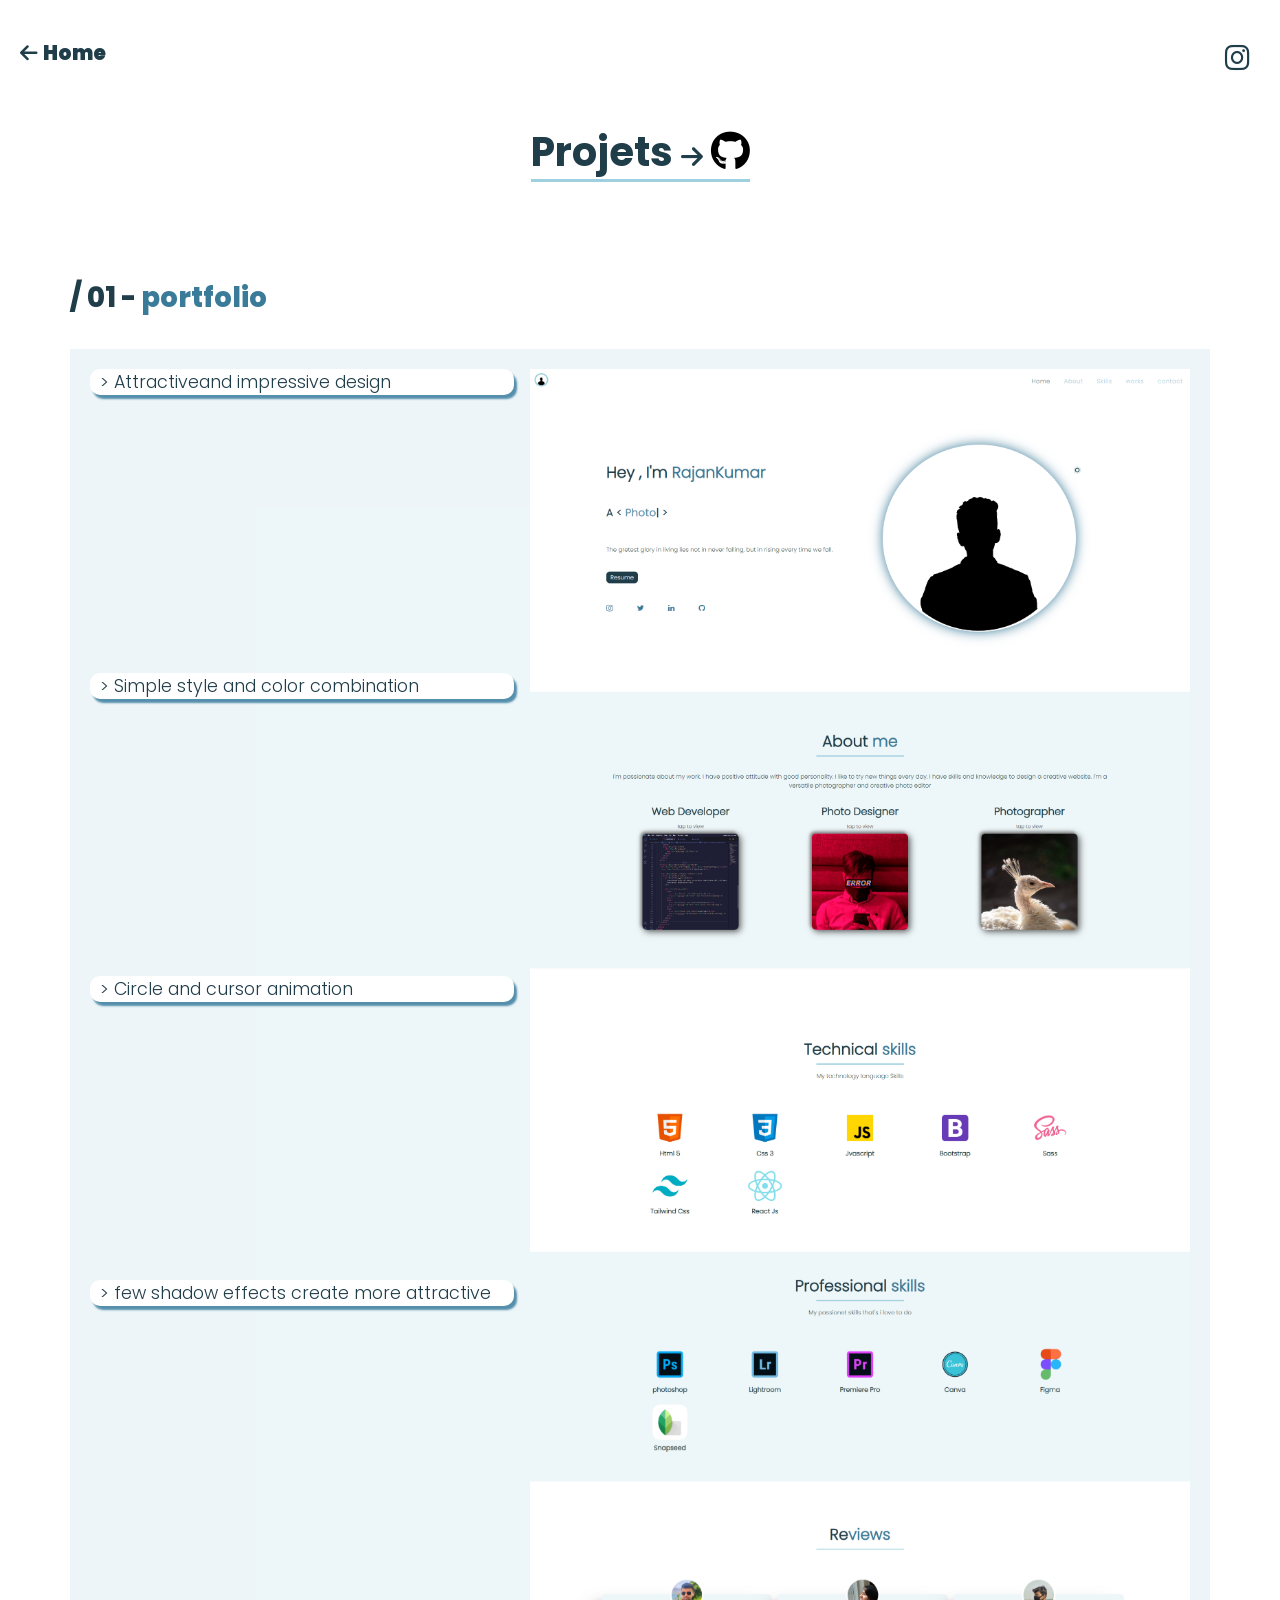
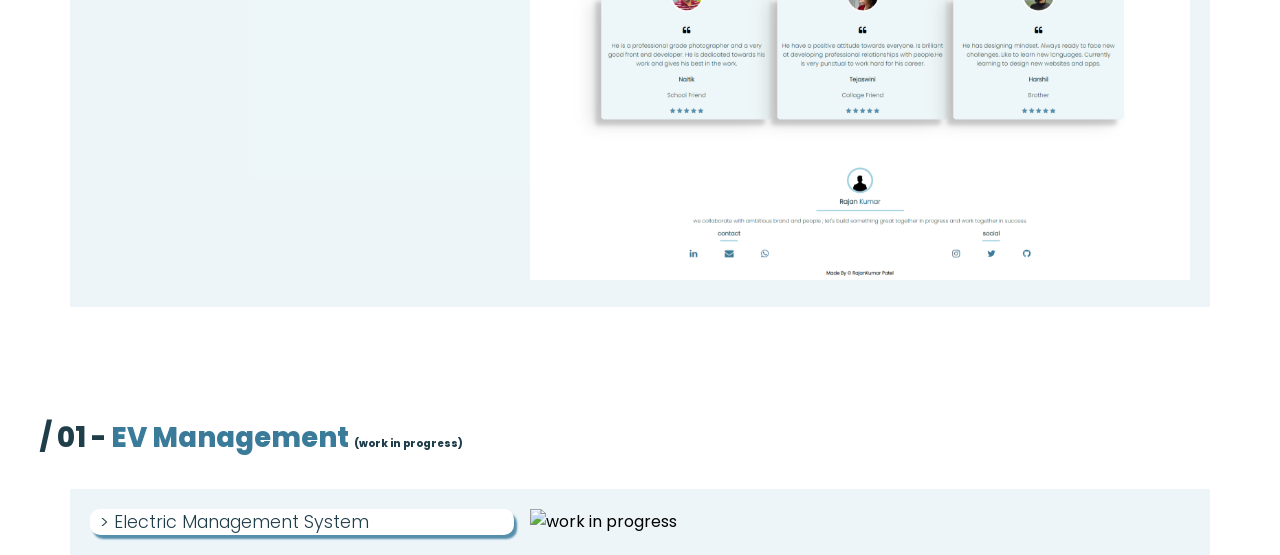
==== IN3.html @ 2d1f7bc2 "new site" ====
<!DOCTYPE html>
<html lang="en">

<head>
  <meta charset="UTF-8" />
  <meta http-equiv="X-UA-Compatible" content="IE=edge" />
  <meta name="viewport" content="width=device-width, initial-scale=1.0" />
  <link rel="stylesheet" href="wokin3.css" />
  <link rel="stylesheet" href="https://cdnjs.cloudflare.com/ajax/libs/font-awesome/6.1.1/css/all.min.css"
    integrity="sha512-KfkfwYDsLkIlwQp6LFnl8zNdLGxu9YAA1QvwINks4PhcElQSvqcyVLLD9aMhXd13uQjoXtEKNosOWaZqXgel0g=="
    crossorigin="anonymous" referrerpolicy="no-referrer" />
    <link rel="stylesheet" href="https://unpkg.com/aos@next/dist/aos.css" />
  <title>Work</title>
</head>

<body>
  <div class="nav">
    <a class="backhome" href="index.html"><i class="fa-solid fa-arrow-left">
        <span style="font-family: poppins">Home</span></i></a>
    <a class="iconnav" href="https://www.instagram.com/front.enderrr/"><i class="fab fa-instagram"></i></a>
  </div>

  <div class="header">
    <div class="row">
      <div class="section-title text-center">
        <h1>Projets <i style="font-size:25px;" class="fa-solid fa-arrow-right"></i> <a
            href="https://github.com/RajanKumarrr"><i class="fab fa-github "></i></a> </h1>
      </div>
    </div>

    <div class="project-title">
      <div class="projectnum" duration="5000"> / 01 - <span class="hightlight"> portfolio</span></div>

    </div>
    <div class="project_section project-1 container">
      <div class="project-subtitle" data-aos="fade-left">
        <div class="project-wrapper" >
          <h2 > >  Attractiveand impressive design
          </h2>
        </div>
        <div class="project-wrapper">
          <h2> > Simple style and color combination </h2>
        </div>
        <div class="project-wrapper">
          <h2> > Circle and cursor animation</h2>
        </div>
        <div class="project-wrapper">
          <h2> > few shadow effects create more attractive</h2>
        </div>
       
      </div>
      <div class="project-sideimg">


        <img src="images/screencapture-127-0-0-1-5502-index-html-2022-09-03-01_24_21.png" alt="">

      </div>



    </div>

  </div>

  <div style="margin-top: 100px;" class="project-title">
    <div class="projectnum" duration="5000"> / 01 - <span class="hightlight">EV Management</span>  <span style="font-size: 10px;">(work in progress)</span></div>
  </div>
  <div class="project_section project-1 container">
    <div class="project-subtitle">
      <div class="project-wrapper">
        <h2> >  Electric Management System 
        </h2>
      </div>
      <!-- <div class="project-wrapper">
        <h2> > Simple style and color combination </h2>
      </div>
      <div class="project-wrapper">
        <h2> > Circle and cursor animation</h2>
      </div>
      <div class="project-wrapper">
        <h2> > few shadow effects create more attractive</h2>
      </div> -->
     
    </div>
    <div class="project-sideimg">


      <img src="#" alt="work in progress">

    </div>



  </div>

</div>

 



  </div>
</body>
<script src="https://unpkg.com/aos@next/dist/aos.js"></script>
<script>
  AOS.init({
    duration:"1000",
  });
</script>

</html>
---- wokin3.css ----
@import url("https://fonts.googleapis.com/css2?family=Poppins:wght@300&display=swap");
body {
  margin: 0;
  font-family: "poppins", sans-serif;
}
html {
  scroll-behavior: smooth;
}
h1 {
  font-size: 2.5rem;
  color: var(--h5);
  border-bottom-style: solid var(--h5);
}
h2 {
  font-size: 1.5rem;

  color: var(--h6);
}
.row {
  display: flex;
  justify-content: center;
}
.col {
  display: flex;
  justify-content: center;
}
:root {
  --h1: #3a7b99;
  --h2: #558fac;
  --h3: #9fd0e0;
  --H4: #ffffff;
  --h5: #203d4a;
  --h7: rgba(217, 235, 241, 0.473);
  --h6: black;
}
* {
  box-sizing: border-box;
  margin: 0;
}
.container {
  max-width: 1140px;
  margin: auto;
}

.hightlight {
  color: var(--h1);
}

.section-title {
  flex: 0 0 100%;
  max-width: 100%;
  margin: 80px 10px;
}
.section-title .fa-github {
  color: var(--h6);
}
.section-title h1 {
  display: inline-block;
  font-size: 2.5rem;
  font-weight: 700;
  margin: 0 0 5px;
  position: relative;
}
.section-title h1:before {
  content: "";
  left: 0;
  position: absolute;
  height: 3px;
  right: 0%;
  background-color: var(--h3);
  bottom: 0px;
}
.text-center {
  text-align: center !important;
}
.text-right {
  text-align: right !important;
}
.backhome {
  position: relative;
  top: 38px;
  font-size: 20px;
  left: 20px;
  color: var(--h5);
}
.nav {
  display: flex;
  justify-content: space-between;
}
.iconnav {
  position: relative;
  top: 38px;
  right: 30px;
  font-size: 28px;
  color: var(--h5);
}

* .header {
  padding: 0px 30px;
}

/* in3 edit  */
.section-titlee {
  flex: 0 0 100%;
  max-width: 100%;
  margin: 70px 0px;
}
.project-title {
  display: flex;
text-align: left;
  
  width: 100%;
  font-weight: 800;
  font-size: 1.7rem;
  color: var(--h5);
  margin-bottom: 20px;
  padding: 10px 40px;
}
.project-title .projectname {
  color: var(--h1);
  padding-left: 10px;
}

.project_section {
  display: flex;
  justify-content: space-between;
  width: 100%;

  background-color: var(--h7);
  padding: 20px;
  justify-content: space-around;
}

.project-subtitle {
  width: 40%; 
  position: relative;
  padding-right: 1rem;
  justify-content: center;
}
.project-wrapper {
  position: sticky;
  height: 20%;

  top: 5%;
}

.project-wrapper h2 {
  color: var(--h5);
  padding-left: 10px;
  font-weight: 300;
  font-size: 1.1rem;
  border-radius: 10px;

  background-color:var(--H4);
 box-shadow: 3px 4px 2px 0px var(--h2);
  background: blur(20px);
}



.project-sideimg {
  width: 60%;
  height: 100%;
  z-index: 11;
  opacity: 1;
}
.project-sideimg img {
  width: 100%;
  height: 100%;
}
@media screen and (max-width:1000px){


    .project-wrapper h2 {

        font-size: 0.9rem;
    } 
}
@media screen and (max-width:840px){


    .project-wrapper h2 {

        font-size: 0.8rem;
    } 
    .project-title {
        font-size: 1.5rem;
        padding-left: 1px;
    }
}
@media screen and (max-width:744px){


    .project-wrapper h2 {

        font-size: 0.7rem;
    } 
    .project-title {
        font-size: 1.5rem;
        padding-left: 1px;
    }
}
@media screen and (max-width:680px){
.section-title h1{
    font-size: 1.7rem;
}

    .project-wrapper h2 {

        font-size: 0.6rem;
    } 
    .project-title {
        font-size: 1.4rem;
        padding-left: 1px;
    }
}
@media screen and (max-width:614px){


    .project-wrapper h2 {

        font-size: 0.5rem;
    } 
    .project-title {
        font-size: 1.3rem;
        padding-left: 1px;
    }

}
@media screen and (max-width:420px){

.section-title h1{
    font-size: 1.5rem;
}
    .project-wrapper h2 {

        font-size: 0.4rem;
    }   .project-title {
        font-size: 1.2rem;
        padding-left: 1px;
    }
}
@media screen and (max-width:375px){

    .project_section{
        padding: 8px;
    }

    .project-wrapper h2 {

        font-size: 0.4rem;
    } 
}
@media screen and (max-width:300px){


    .project-wrapper h2 {

        font-size: 0.2rem;
    } 
}
@media screen and (max-width:px){


    .project-wrapper h2 {

        font-size: 0.5rem;
    } 
}
@media screen and (max-width:px){


    .project-wrapper h2 {

        font-size: 0.4rem;
    } 
}
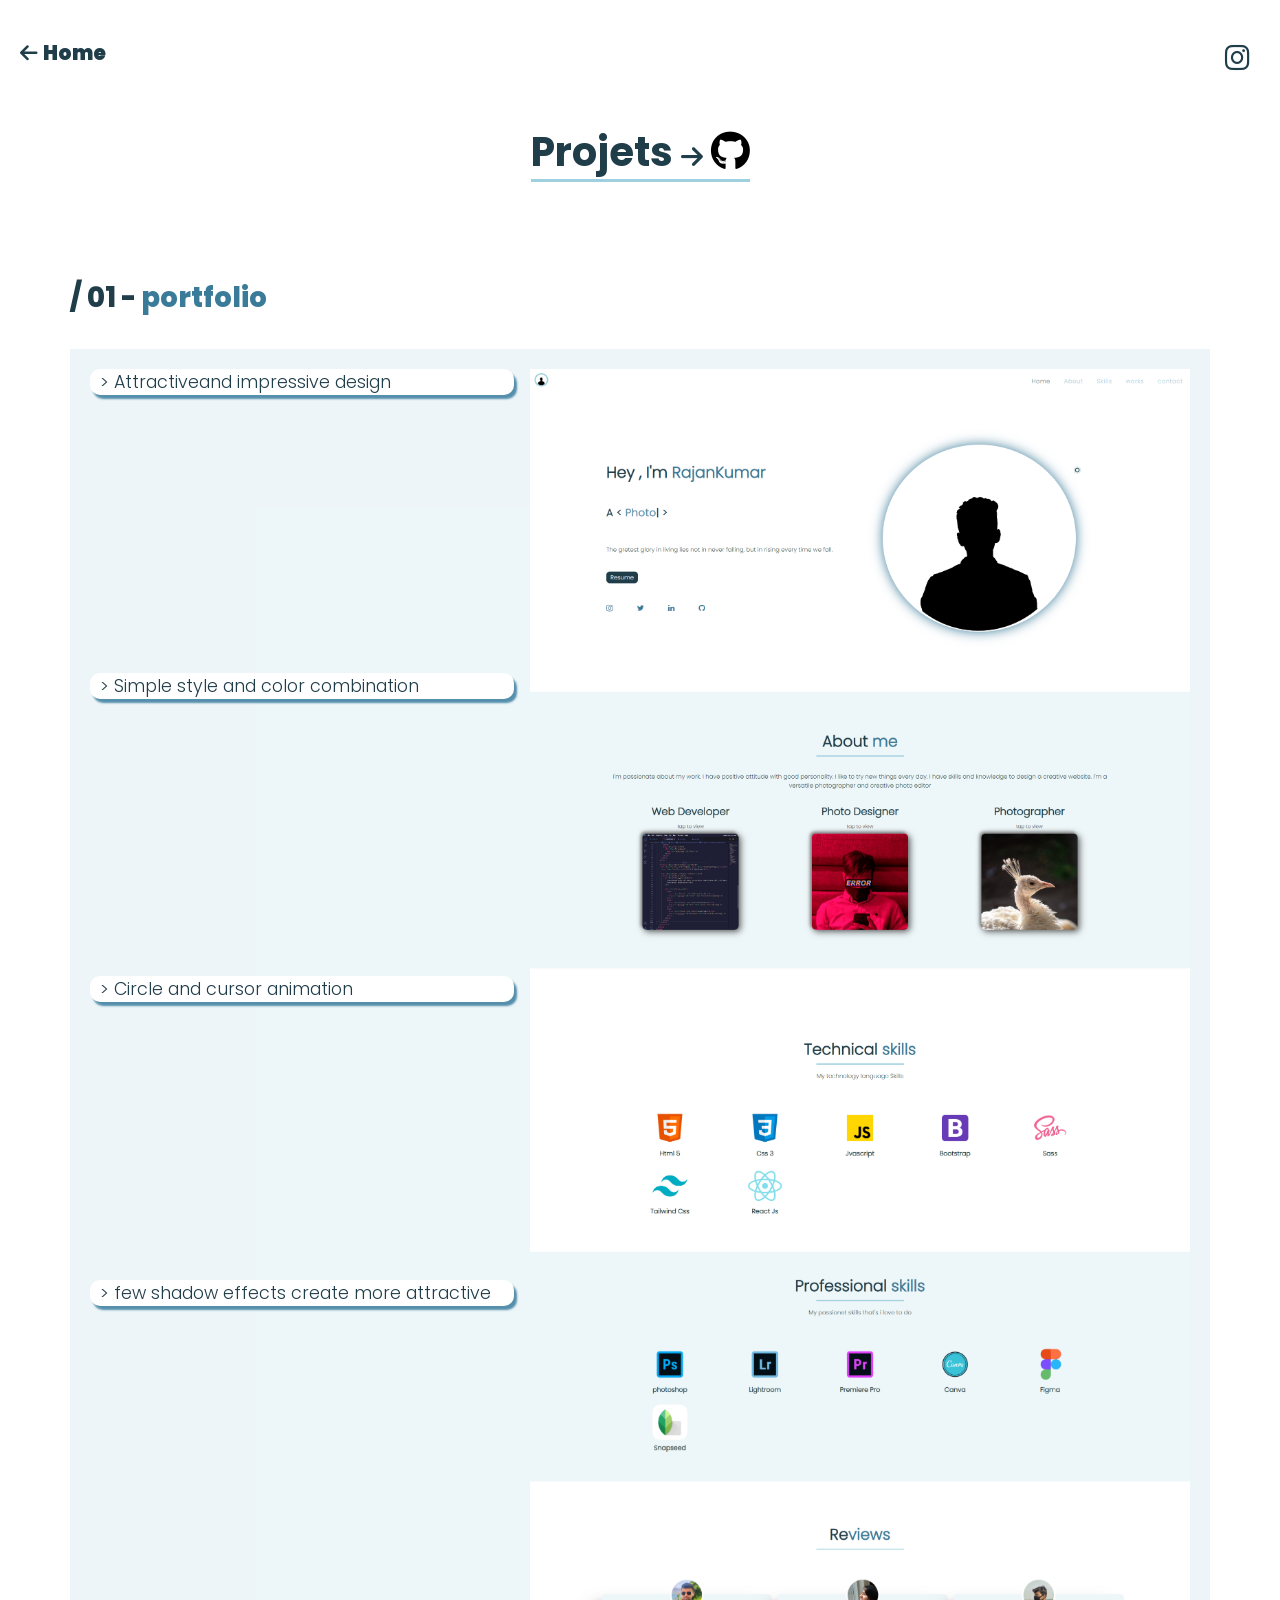
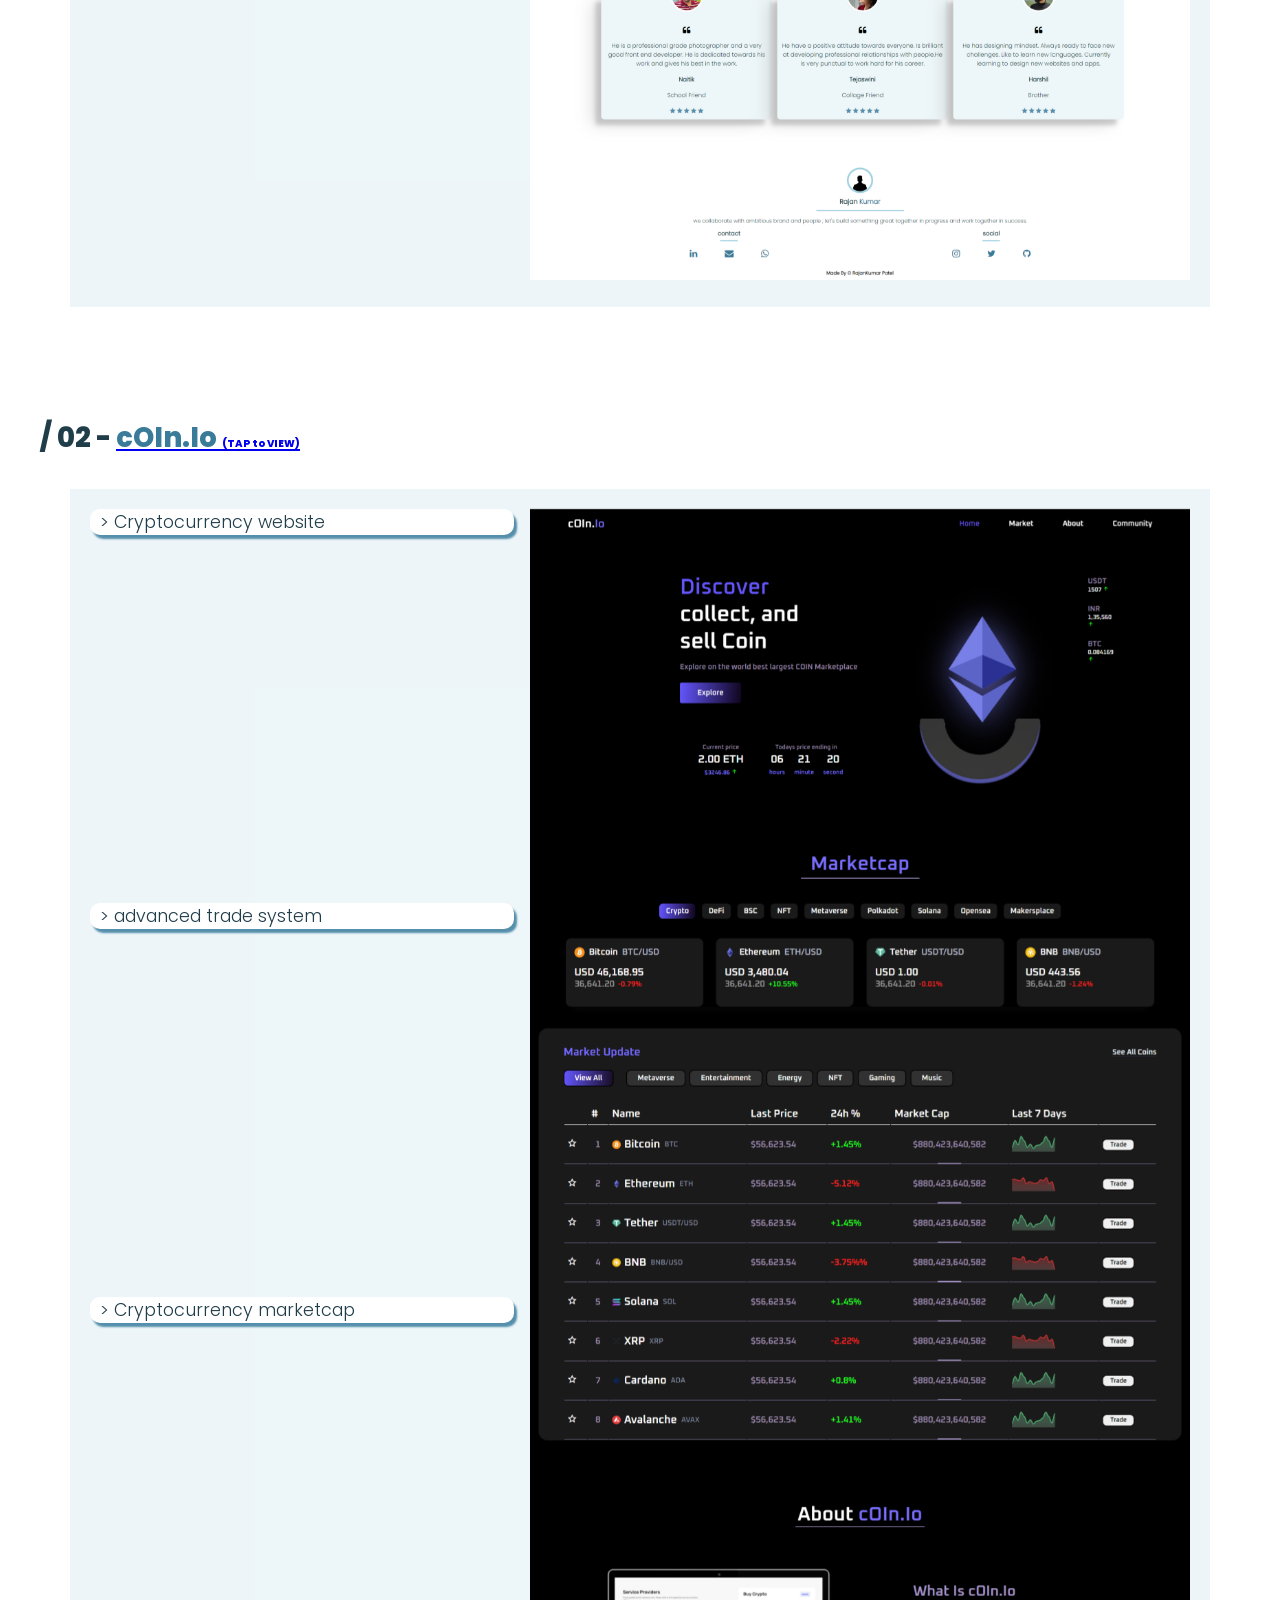
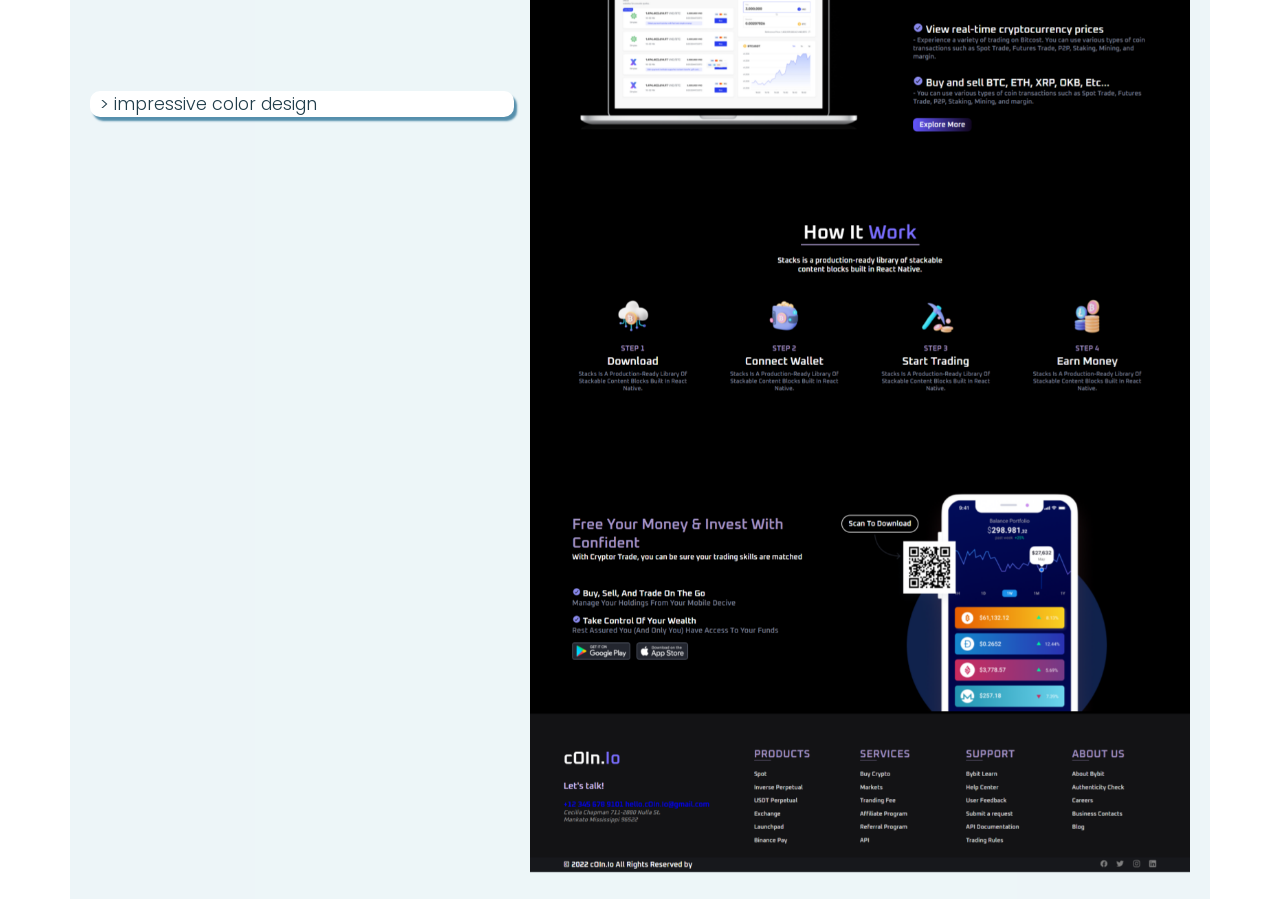
==== commit 9f7b207f: "SECOUND CHANGES IN SITE PAGE" ====
--- a/IN3.html
+++ b/IN3.html
@@ -63,32 +63,31 @@
   </div>
 
   <div style="margin-top: 100px;" class="project-title">
-    <div class="projectnum" duration="5000"> / 01 - <span class="hightlight">EV Management</span>  <span style="font-size: 10px;">(work in progress)</span></div>
+    <div class="projectnum" duration="5000">  / 02 - <a href="#"><span class="hightlight" >cOIn.Io </span> <span style="font-size:10px";> (TAP to VIEW)</span> </a></div>
   </div>
   <div class="project_section project-1 container">
     <div class="project-subtitle">
       <div class="project-wrapper">
-        <h2> >  Electric Management System 
+        <h2> > Cryptocurrency website
         </h2>
       </div>
-      <!-- <div class="project-wrapper">
-        <h2> > Simple style and color combination </h2>
+      <div class="project-wrapper">
+        <h2> > advanced trade system  </h2>
       </div>
       <div class="project-wrapper">
-        <h2> > Circle and cursor animation</h2>
+        <h2> > Cryptocurrency marketcap</h2>
       </div>
       <div class="project-wrapper">
-        <h2> > few shadow effects create more attractive</h2>
-      </div> -->
+        <h2> >  impressive color design </h2>
+      </div>
      
     </div>
     <div class="project-sideimg">
 
 
-      <img src="#" alt="work in progress">
+      <img src="images/nft.png" alt="work in progress">
 
     </div>
-
 
 
   </div>
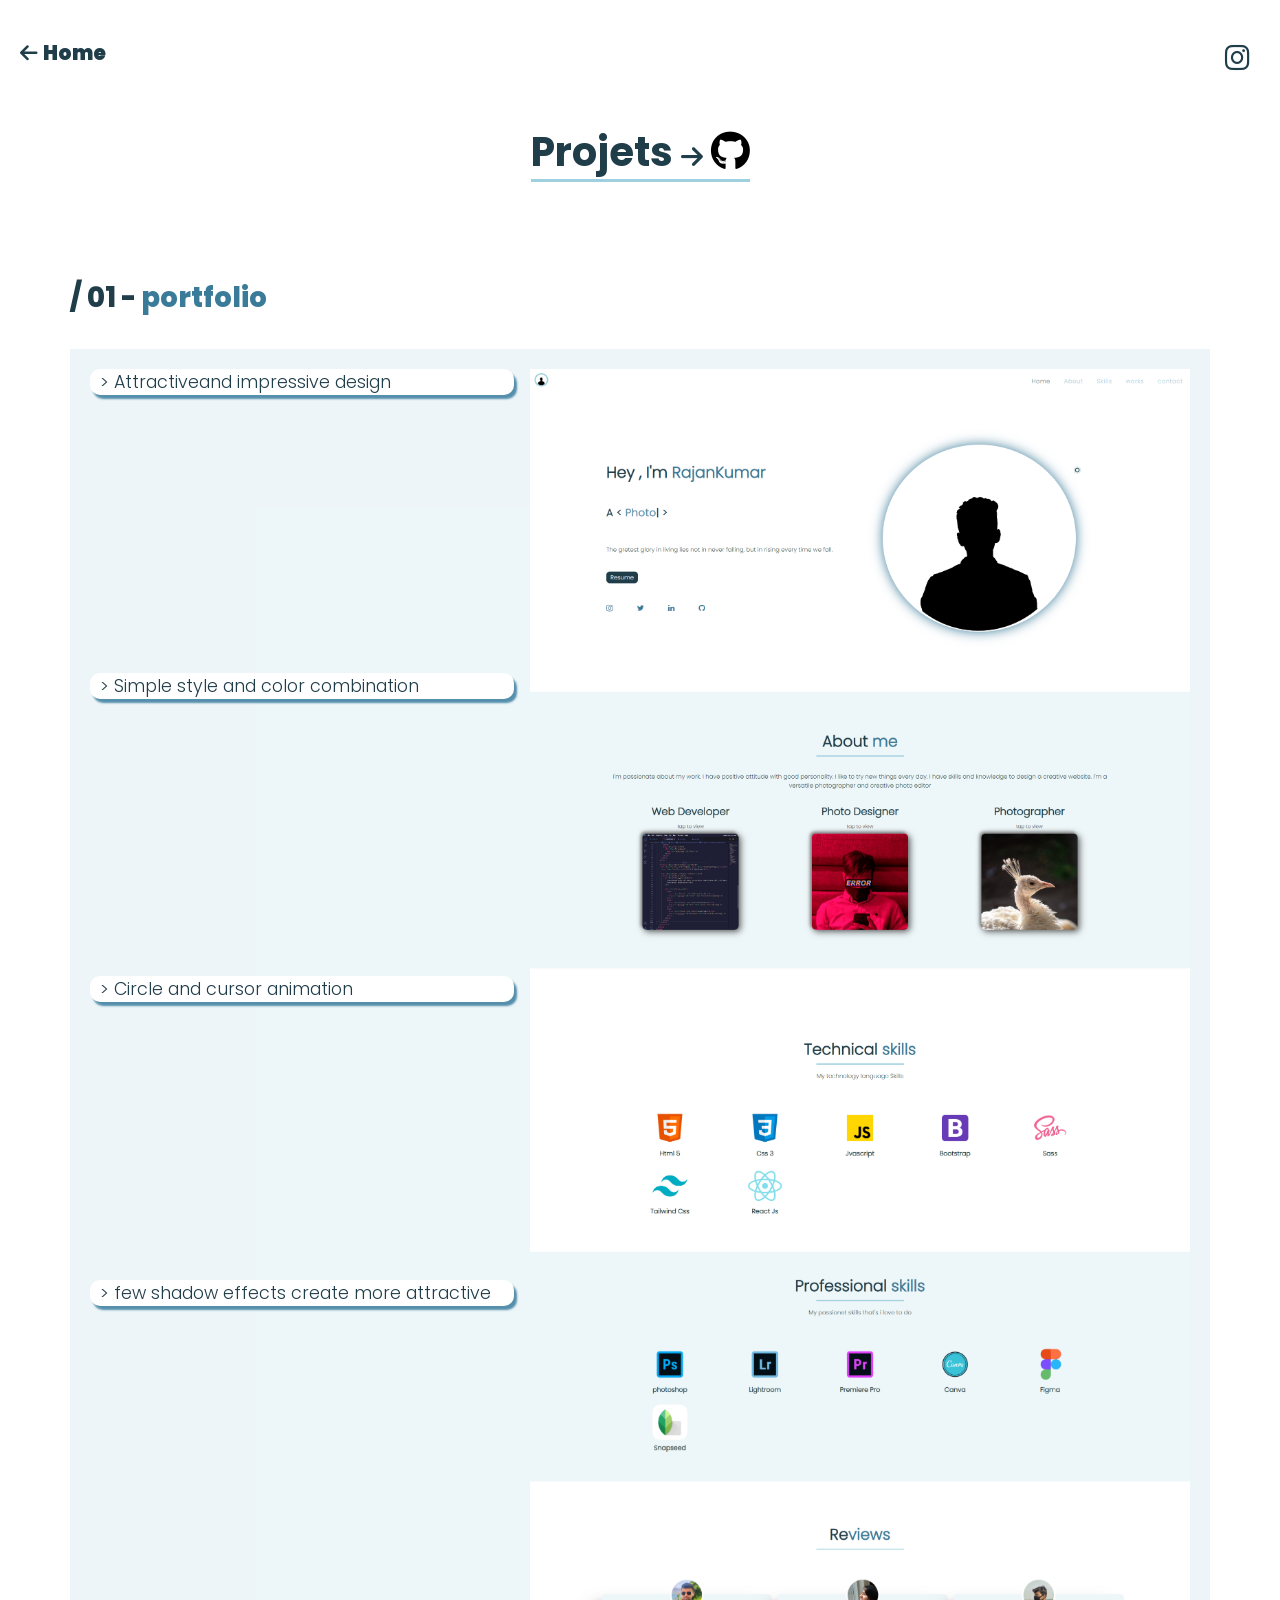
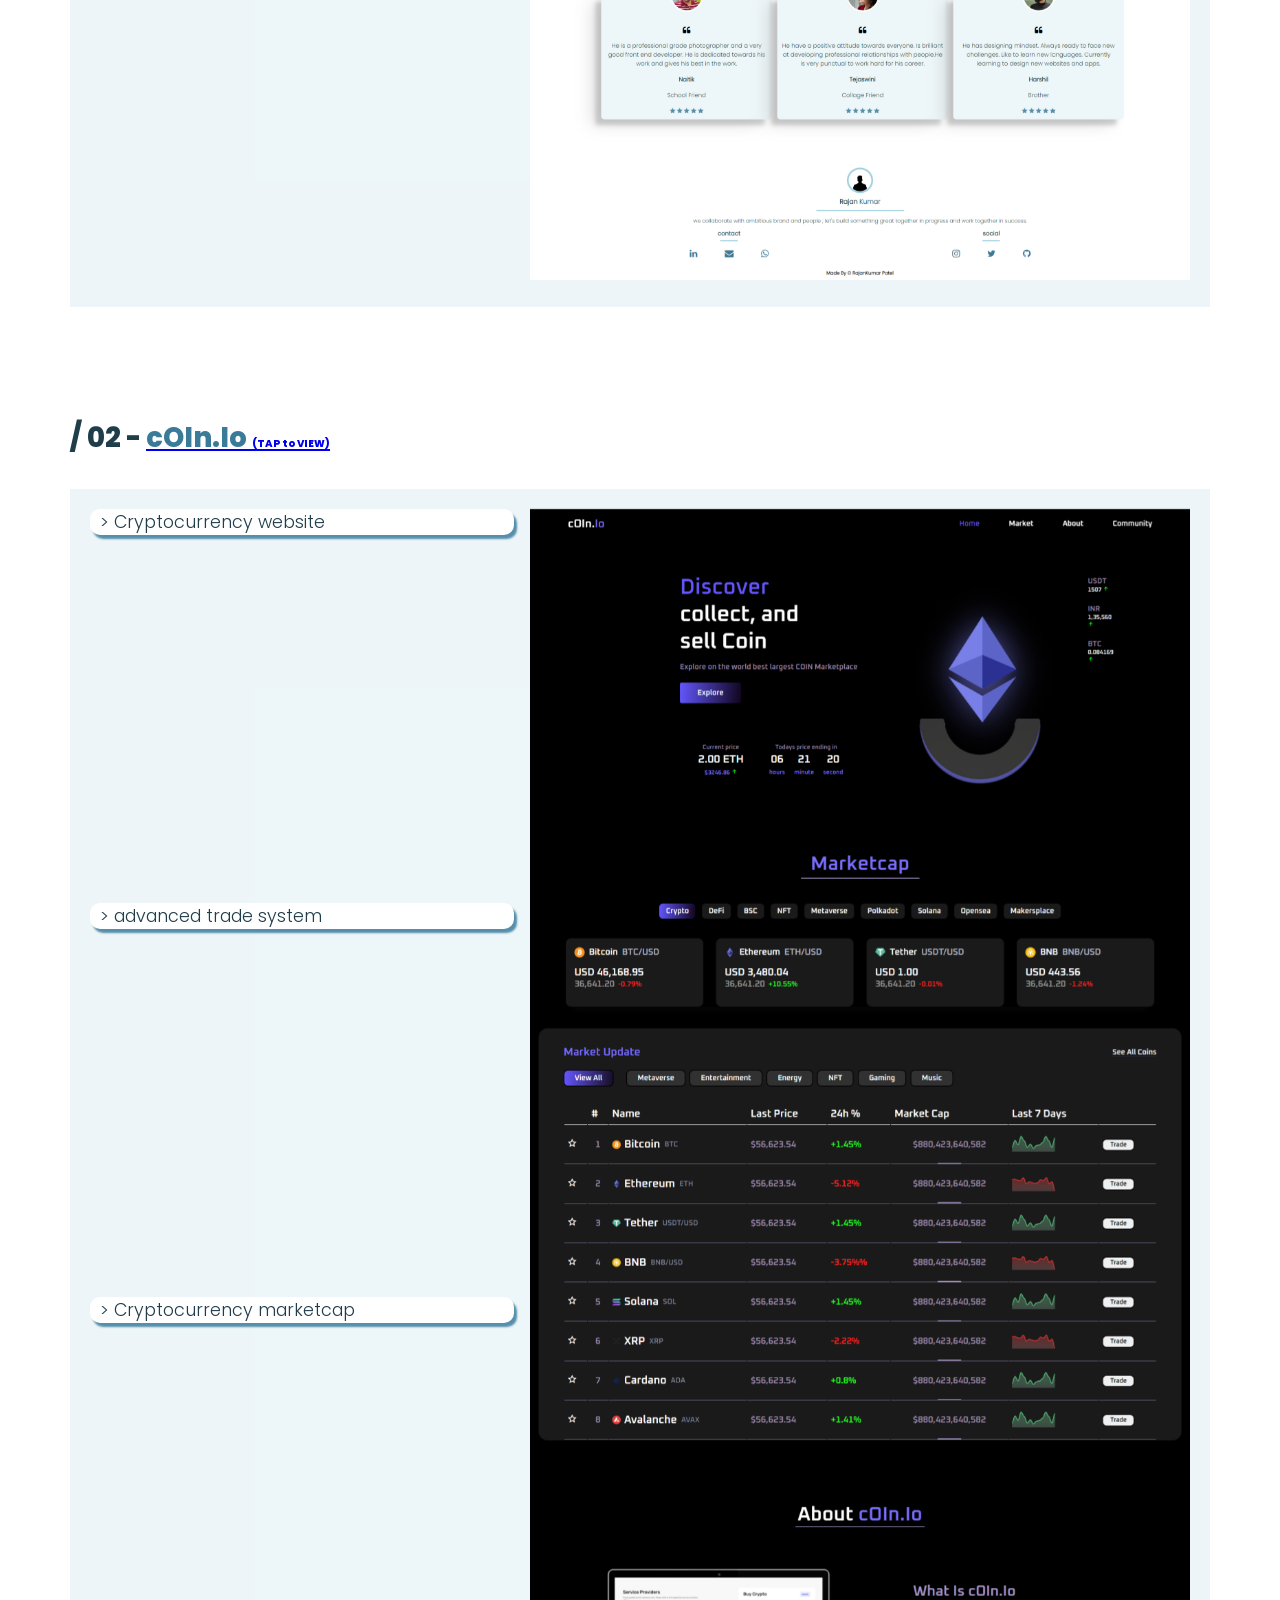
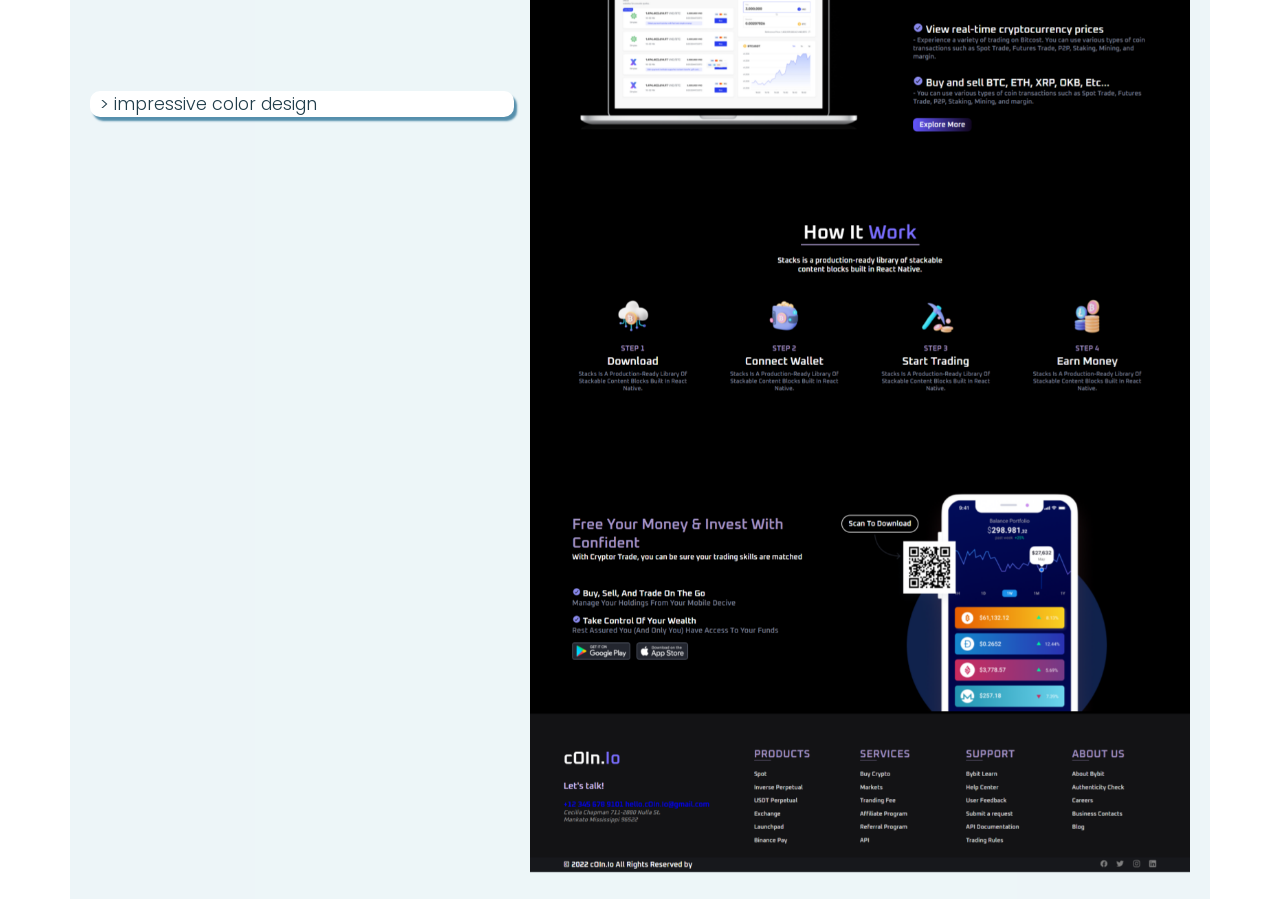
==== commit 809e1f5b: "header file chnages in work file" ====
--- a/IN3.html
+++ b/IN3.html
@@ -61,12 +61,12 @@
     </div>
 
   </div>
-
+  <div class="header">
   <div style="margin-top: 100px;" class="project-title">
-    <div class="projectnum" duration="5000">  / 02 - <a href="#"><span class="hightlight" >cOIn.Io </span> <span style="font-size:10px";> (TAP to VIEW)</span> </a></div>
+    <div class="projectnum" duration="5000">  / 02 - <a href="https://crptoo.netlify.app/"><span class="hightlight" >cOIn.Io </span> <span style="font-size:10px";> (TAP to VIEW)</span> </a></div>
   </div>
   <div class="project_section project-1 container">
-    <div class="project-subtitle">
+    <div class="project-subtitle" data-aos="fade-left">
       <div class="project-wrapper">
         <h2> > Cryptocurrency website
         </h2>
@@ -93,6 +93,7 @@
   </div>
 
 </div>
+</div>
 
  
 
--- a/wokin3.css
+++ b/wokin3.css
@@ -168,6 +168,9 @@
   width: 100%;
   height: 100%;
 }
+
+
+
 @media screen and (max-width:1000px){
 
 
